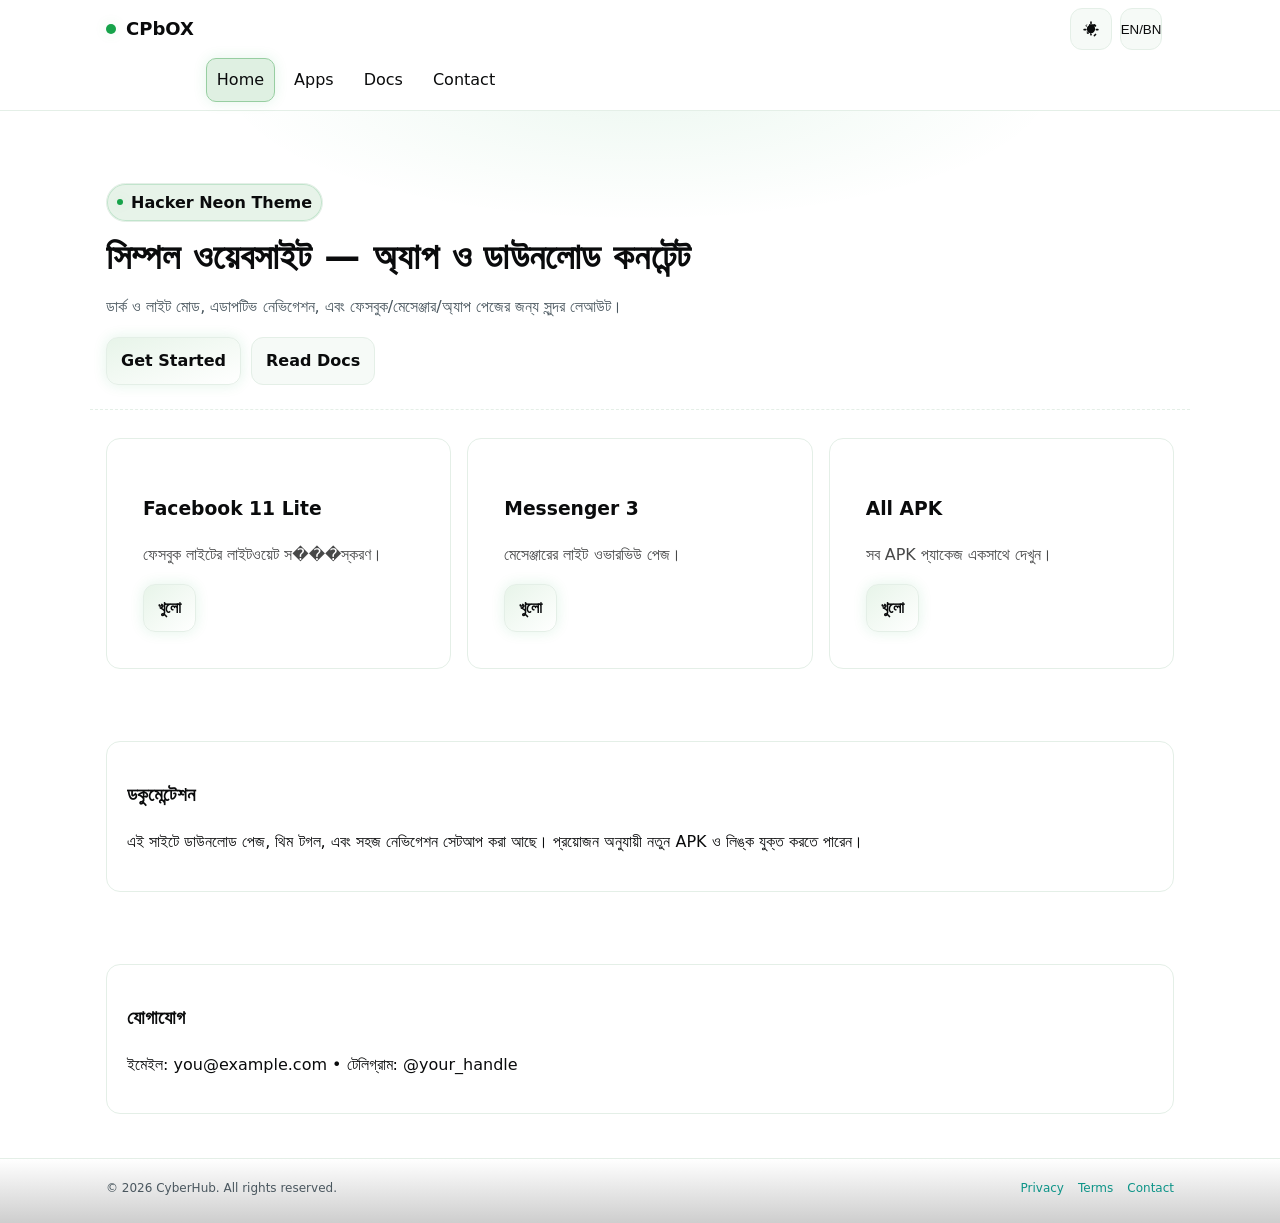
==== index.html @ 9fa4ca59 "Update project pages and scripts for consistency, theme support, and cleaner static-site behavior." ====
<!doctype html>
<html lang="bn">
<head>
  <meta charset="utf-8" />
  <meta name="viewport" content="width=device-width,initial-scale=1,viewport-fit=cover" />
  <title>CPbOX — Home</title>
  <link rel="stylesheet" href="style.css" />
</head>
<body>
  <header>
    <div class="container">
      <nav class="nav" aria-label="Primary">
        <div class="brand">
          <span class="dot"></span>
          <span>CPbOX</span>
        </div>

        <div class="actions">
          <button class="icon-btn" id="themeToggle" aria-label="Toggle theme">
            <svg id="iconMoon" width="20" height="20" viewBox="0 0 24 24" fill="currentColor" aria-hidden="true">
              <path d="M21 12.79A9 9 0 1 1 11.21 3a7 7 0 1 0 9.79 9.79z"/>
            </svg>
            <svg id="iconSun" width="20" height="20" viewBox="0 0 24 24" fill="currentColor" style="display:none" aria-hidden="true">
              <path d="M12 2.75a1 1 0 0 1 1 1V5a1 1 0 1 1-2 0V3.75a1 1 0 0 1 1-1zm0 14.5a1 1 0 0 1 1 1V19a1 1 0 1 1-2 0v-1.75a1 1 0 0 1 1-1zm8.25-5.5a1 1 0 0 1 0 2h-1.75a1 1 0 1 1 0-2h1.75zm-14.5 0a1 1 0 0 1 0 2H3.75a1 1 0 1 1 0-2h1.75zm9.7-5.46a1 1 0 0 1 1.42 0l1.24 1.24a1 1 0 0 1-1.41 1.41L9.84 7.67a1 1 0 0 1 1.41-1.41zm-8.9 8.9a1 1 0 0 1 1.42 0l1.24 1.24a1 1 0 0 1-1.41 1.41L7.08 17.32a1 1 0 0 1 1.41-1.41zm0-8.9a1 1 0 0 1 0 1.42L7.1 8.9A1 1 0 0 1 5.69 7.49L6.93 6.25a1 1 0 0 1 1.42 0zm11.59 11.59a1 1 0 0 1 0 1.42l-1.24 1.24a1 1 0 1 1-1.41-1.41l1.24-1.24a1 1 0 0 1 1.41 0zM12 7a5 5 0 1 1 0 10a5 5 0 0 1 0-10z"/>
            </svg>
          </button>

          <button class="icon-btn hamburger" id="menuToggle" aria-label="Menu">
            <svg width="20" height="20" viewBox="0 0 24 24" fill="currentColor" aria-hidden="true">
              <path d="M3 6h18v2H3zm0 5h18v2H3zm0 5h18v2H3z" />
            </svg>
          </button>

          <button id="langToggle" class="icon-btn" aria-label="Toggle Language">EN/BN</button>
        </div>

        <div class="menu" id="menu">
          <a class="active" href="#home">Home</a>
          <a href="#apps">Apps</a>
          <a href="#docs">Docs</a>
          <a href="#contact">Contact</a>
        </div>
      </nav>
    </div>
  </header>

  <main>
    <section class="hero container" id="home">
      <span class="pill"><span class="dot-neon"></span> Hacker Neon Theme</span>
      <h1>সিম্পল ওয়েবসাইট — অ্যাপ ও ডাউনলোড কনটেন্ট</h1>
      <p>ডার্ক ও লাইট মোড, এডাপটিভ নেভিগেশন, এবং ফেসবুক/মেসেঞ্জার/অ্যাপ পেজের জন্য সুন্দর লেআউট।</p>
      <div class="cta">
        <a class="btn" href="#apps">Get Started</a>
        <a class="btn ghost" href="#docs">Read Docs</a>
      </div>
    </section>

    <section class="container grid grid-3" id="apps">
      <article class="card">
        <div class="card-body">
          <h3>Facebook 11 Lite</h3>
          <p class="muted">ফেসবুক লাইটের লাইটওয়েট স���স্করণ।</p>
          <a class="btn" href="fb11lite.html" data-i18n="open">Open/খুলো</a>
        </div>
      </article>

      <article class="card">
        <div class="card-body">
          <h3>Messenger 3</h3>
          <p class="muted">মেসেঞ্জারের লাইট ওভারভিউ পেজ।</p>
          <a class="btn" href="messenger3.html" data-i18n="open">Open/খুলো</a>
        </div>
      </article>

      <article class="card">
        <div class="card-body">
          <h3>All APK</h3>
          <p class="muted">সব APK প্যাকেজ একসাথে দেখুন।</p>
          <a class="btn" href="Allapk.html" data-i18n="open">Open/খুলো</a>
        </div>
      </article>
    </section>

    <section class="container grid" id="docs">
      <div class="card card-full">
        <h3>ডকুমেন্টেশন</h3>
        <p>এই সাইটে ডাউনলোড পেজ, থিম টগল, এবং সহজ নেভিগেশন সেটআপ করা আছে। প্রয়োজন অনুযায়ী নতুন APK ও লিঙ্ক যুক্ত করতে পারেন।</p>
      </div>
    </section>

    <section class="container grid" id="contact">
      <div class="card card-full">
        <h3>যোগাযোগ</h3>
        <p>ইমেইল: you@example.com • টেলিগ্রাম: @your_handle</p>
      </div>
    </section>
  </main>

  <footer>
    <div class="container foot-inner">
      <div class="tiny">© <span id="year"></span> CyberHub. All rights reserved.</div>
      <nav class="foot-links tiny">
        <a href="#privacy">Privacy</a>
        <a href="#terms">Terms</a>
        <a href="#contact">Contact</a>
      </nav>
    </div>
  </footer>

  <script src="script.js"></script>
</body>
</html>
---- style.css ----
/* ---------- THEME ---------- */
:root {
  --bg: #0b0f10;
  --bg-soft: #0f1417;
  --text: #e6f1ff;
  --muted: #9fb0c0;
  --neon: #39ff14;
  --neon-soft: rgba(57, 255, 20, 0.35);
  --card: #11171a;
  --border: #1c242a;
  --link: #9dffcc;
  --radius: 14px;
  --shadow: 0 0 22px var(--neon-soft), 0 0 4px var(--neon-soft);
  --container: min(1100px, 92vw);
}

:root.light {
  --bg: #ffffff;
  --bg-soft: #f6faf7;
  --text: #0a0b0c;
  --muted: #4a575f;
  --neon: #16a34a;
  --neon-soft: rgba(22, 163, 74, 0.26);
  --card: #ffffff;
  --border: #e4efe7;
  --link: #0d9488;
  --shadow: 0 0 14px rgba(22, 163, 74, 0.12);
}

* { box-sizing: border-box; }

html, body {
  margin: 0;
  background: var(--bg);
  color: var(--text);
  font: 400 clamp(14px, 1.6vw, 16px)/1.6 ui-sans-serif, system-ui, -apple-system, "Segoe UI", Roboto, Arial, "Noto Sans Bengali", "Bangla", sans-serif;
  -webkit-font-smoothing: antialiased;
  text-rendering: optimizeLegibility;
}

a { color: var(--link); text-decoration: none; }
a:hover { text-decoration: underline; }

.container { width: var(--container); margin-inline: auto; padding-inline: max(16px, env(safe-area-inset-left)); }

header {
  position: sticky;
  top: 0;
  z-index: 50;
  background: color-mix(in oklab, var(--bg) 88%, transparent);
  backdrop-filter: blur(10px);
  border-bottom: 1px solid var(--border);
  padding-top: env(safe-area-inset-top);
}

.nav {
  display: grid;
  grid-template-columns: 1fr auto;
  grid-template-rows: auto auto;
  gap: 8px 12px;
  align-items: center;
  min-height: 64px;
  padding-block: 8px;
}

.brand {
  display: inline-flex;
  align-items: center;
  gap: 10px;
  font-weight: 800;
  font-size: clamp(16px, 2.4vw, 18px);
}

.brand .dot {
  width: 10px;
  height: 10px;
  border-radius: 50%;
  background: var(--neon);
  box-shadow: var(--shadow);
}

.actions {
  justify-self: end;
  display: inline-flex;
  gap: 8px;
}

.icon-btn {
  width: 42px;
  height: 42px;
  display: inline-flex;
  justify-content: center;
  align-items: center;
  background: var(--bg-soft);
  border: 1px solid var(--border);
  border-radius: 12px;
  cursor: pointer;
  color: var(--text);
}

.hamburger { display: inline-flex; }

.menu {
  grid-column: 1 / -1;
  display: none;
  gap: 8px;
  padding: 8px;
  background: var(--bg);
  border: 1px solid var(--border);
  border-radius: 12px;
}

.menu.open { display: grid; grid-template-columns: repeat(4, minmax(0, 1fr)); }

.menu a {
  padding: 10px 12px;
  border-radius: 10px;
  text-align: center;
  color: var(--text);
  border: 1px solid transparent;
}

.menu a:hover, .menu a.active {
  border-color: color-mix(in oklab, var(--neon) 45%, var(--border));
  background: color-mix(in oklab, var(--neon) 12%, var(--bg-soft));
  box-shadow: var(--shadow);
}

@media (min-width: 900px) {
  .nav {
    grid-template-columns: auto 1fr auto;
    grid-template-rows: auto;
  }

  .menu {
    display: inline-flex !important;
    grid-column: 2 / 3;
    background: transparent;
    border: none;
    padding: 0;
  }

  .menu a { padding: 8px 10px; }
  .hamburger { display: none; }
}

.hero {
  padding-block: clamp(32px, 6vw, 72px) 24px;
  border-bottom: 1px dashed var(--border);
  background: radial-gradient(600px 200px at 50% -10%, color-mix(in oklab, var(--neon) 8%, transparent), transparent 70%) no-repeat;
}

.hero h1 {
  font-size: clamp(22px, 4.5vw, 36px);
  margin: 6px 0 8px;
  letter-spacing: .2px;
}

.hero p {
  margin: 0;
  color: var(--muted);
  max-width: 72ch;
}

.pill {
  display: inline-flex;
  align-items: center;
  gap: 8px;
  padding: 6px 10px;
  border-radius: 999px;
  border: 1px solid var(--border);
  background: color-mix(in oklab, var(--neon) 8%, var(--bg-soft));
  box-shadow: inset 0 0 0 1px color-mix(in oklab, var(--neon) 18%, transparent);
  color: var(--text);
  font-weight: 700;
}

.dot-neon {
  width: 6px;
  height: 6px;
  border-radius: 50%;
  background: var(--neon);
  box-shadow: var(--shadow);
}

.cta {
  margin-top: 18px;
  display: flex;
  gap: 10px;
  flex-wrap: wrap;
}

.btn {
  padding: 10px 14px;
  border-radius: 12px;
  border: 1px solid var(--border);
  background: linear-gradient(to bottom right, color-mix(in oklab, var(--neon) 12%, var(--card)), var(--card));
  color: var(--text); 
  font-weight: 700;
  box-shadow: var(--shadow);
  display: inline-block;
}

.btn:hover { text-decoration: none; transform: translateY(-1px); }
.btn.ghost { background: var(--bg-soft); box-shadow: none; }

.grid {
  display: grid;
  gap: 16px;
  grid-template-columns: repeat(auto-fit, minmax(min(280px, 100%), 1fr));
  padding-block: 28px 44px;
}

.grid-3 {
  display: grid;
  grid-template-columns: repeat(auto-fit, minmax(240px, 1fr));
  gap: 1rem;
}

.card {
  background: var(--card);
  border: 1px solid var(--border);
  border-radius: var(--radius);
  padding: clamp(14px, 2.6vw, 20px);
  transition: transform .15s ease, box-shadow .15s ease;
}

.card:hover { transform: translateY(-2px); box-shadow: var(--shadow); }
.card-full { grid-column: 1 / -1; }
.card-body { padding: 1rem; }

.muted { opacity: .75; }

footer {
  border-top: 1px solid var(--border);
  padding: 20px 0 max(24px, env(safe-area-inset-bottom));
  color: var(--muted);
  background: linear-gradient(to bottom, transparent, color-mix(in oklab, var(--bg) 85%, #000));
}

.foot-inner { display: flex; flex-wrap: wrap; align-items: center; justify-content: space-between; gap: 10px; }
.foot-links { display: flex; gap: 14px; flex-wrap: wrap; }
.tiny { font-size: 12px; }

.modal {
  position: fixed;
  inset: 0;
  display: none;
  align-items: center;
  justify-content: center;
  background: rgba(0,0,0,.5);
  backdrop-filter: blur(2px);
}

.modal.open { display: flex; }
.modal .card { max-width: 420px; width: 92%; }
.page-title { margin: 1.25rem 0 .5rem; }

@media (prefers-reduced-motion: reduce) {
  * { transition: none !important; animation: none !important; }
}
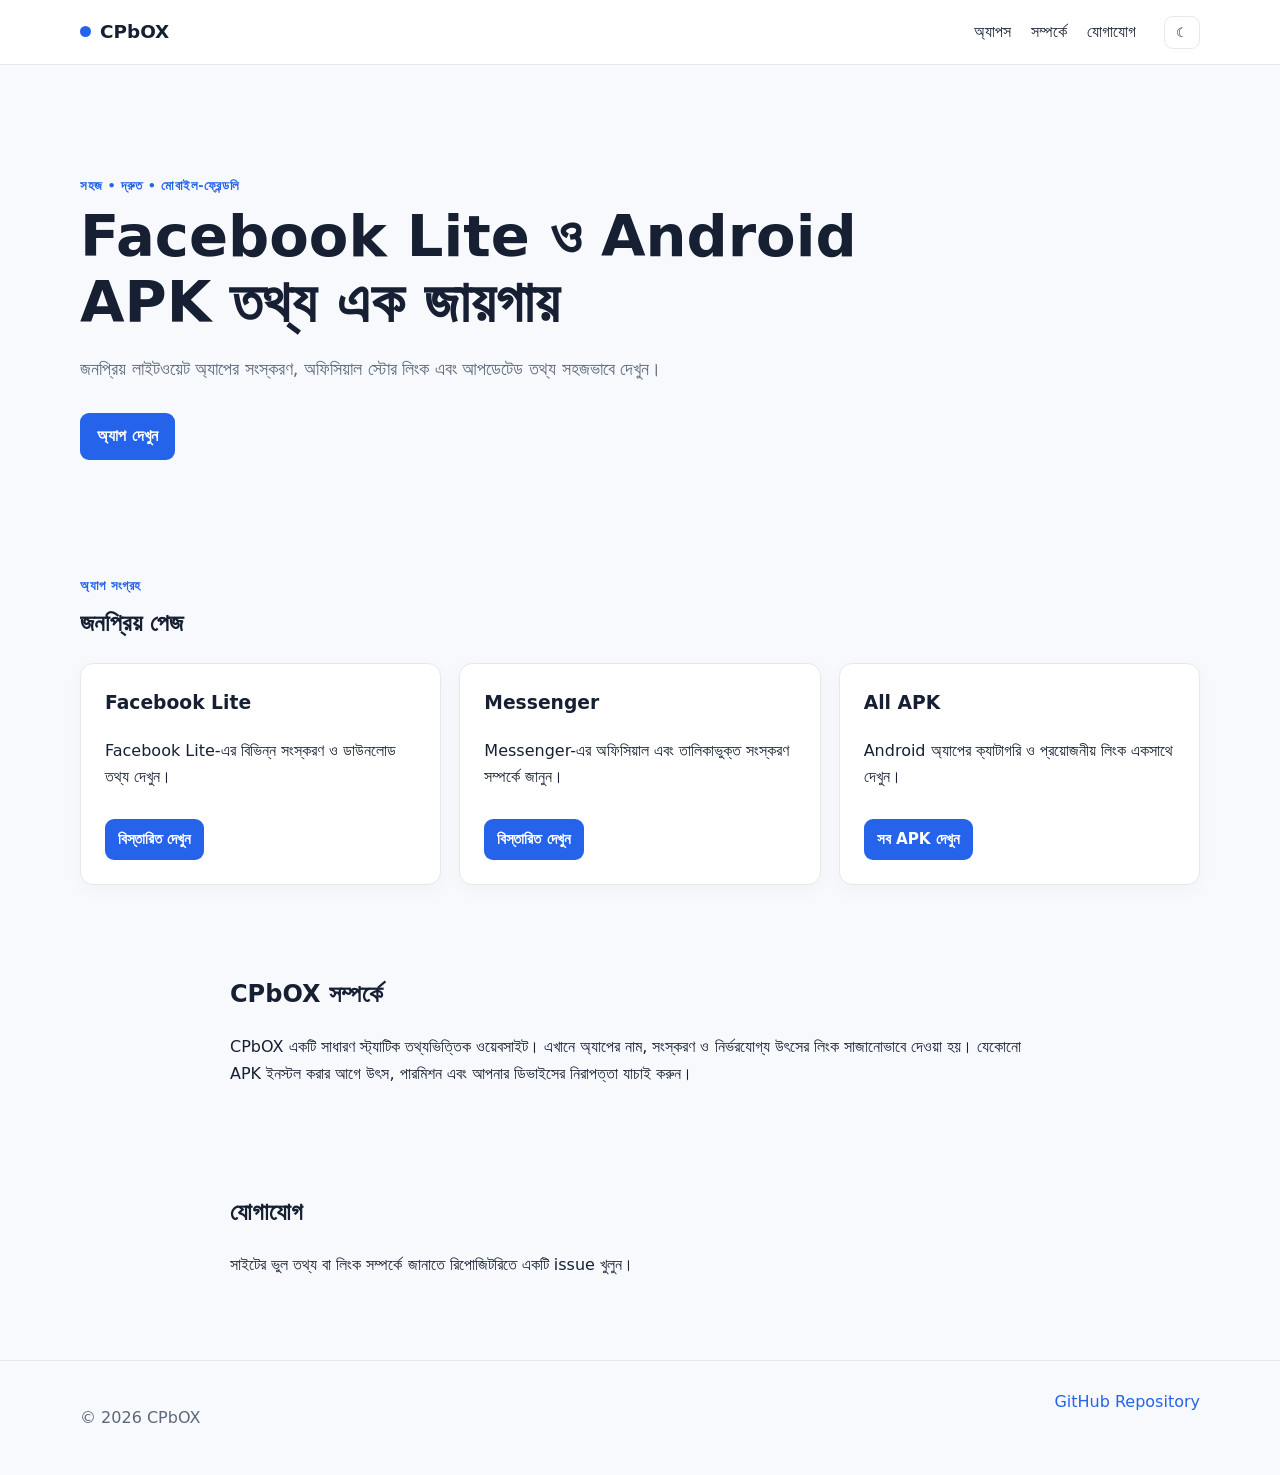
==== commit e01b7a2e: "Create SEO-friendly folder structure, responsive pages, crawler files, and organized assets." ====
--- a/index.html
+++ b/index.html
@@ -1,112 +1,67 @@
 <!doctype html>
 <html lang="bn">
 <head>
-  <meta charset="utf-8" />
-  <meta name="viewport" content="width=device-width,initial-scale=1,viewport-fit=cover" />
-  <title>CPbOX — Home</title>
-  <link rel="stylesheet" href="style.css" />
+  <meta charset="utf-8">
+  <meta name="viewport" content="width=device-width, initial-scale=1">
+  <title>Facebook Lite ও Messenger APK | CPbOX</title>
+  <meta name="description" content="Facebook Lite, Messenger এবং Android APK সংস্করণ সম্পর্কে সহজ তথ্য, নিরাপদ লিংক ও আপডেট দেখুন CPbOX-এ।">
+  <meta name="keywords" content="Facebook Lite, Messenger Lite, Android APK, Facebook 11 Lite, APK update">
+  <meta name="robots" content="index,follow">
+  <link rel="canonical" href="https://mhitlimited.github.io/11lite/">
+  <link rel="manifest" href="assets/manifest.webmanifest">
+  <link rel="stylesheet" href="assets/css/style.css">
+  <script type="application/ld+json">
+  {
+    "@context":"https://schema.org",
+    "@type":"WebSite",
+    "name":"CPbOX",
+    "url":"https://mhitlimited.github.io/11lite/",
+    "description":"Facebook Lite, Messenger এবং Android APK তথ্যের স্ট্যাটিক ওয়েবসাইট।"
+  }
+  </script>
 </head>
 <body>
-  <header>
-    <div class="container">
-      <nav class="nav" aria-label="Primary">
-        <div class="brand">
-          <span class="dot"></span>
-          <span>CPbOX</span>
-        </div>
-
-        <div class="actions">
-          <button class="icon-btn" id="themeToggle" aria-label="Toggle theme">
-            <svg id="iconMoon" width="20" height="20" viewBox="0 0 24 24" fill="currentColor" aria-hidden="true">
-              <path d="M21 12.79A9 9 0 1 1 11.21 3a7 7 0 1 0 9.79 9.79z"/>
-            </svg>
-            <svg id="iconSun" width="20" height="20" viewBox="0 0 24 24" fill="currentColor" style="display:none" aria-hidden="true">
-              <path d="M12 2.75a1 1 0 0 1 1 1V5a1 1 0 1 1-2 0V3.75a1 1 0 0 1 1-1zm0 14.5a1 1 0 0 1 1 1V19a1 1 0 1 1-2 0v-1.75a1 1 0 0 1 1-1zm8.25-5.5a1 1 0 0 1 0 2h-1.75a1 1 0 1 1 0-2h1.75zm-14.5 0a1 1 0 0 1 0 2H3.75a1 1 0 1 1 0-2h1.75zm9.7-5.46a1 1 0 0 1 1.42 0l1.24 1.24a1 1 0 0 1-1.41 1.41L9.84 7.67a1 1 0 0 1 1.41-1.41zm-8.9 8.9a1 1 0 0 1 1.42 0l1.24 1.24a1 1 0 0 1-1.41 1.41L7.08 17.32a1 1 0 0 1 1.41-1.41zm0-8.9a1 1 0 0 1 0 1.42L7.1 8.9A1 1 0 0 1 5.69 7.49L6.93 6.25a1 1 0 0 1 1.42 0zm11.59 11.59a1 1 0 0 1 0 1.42l-1.24 1.24a1 1 0 1 1-1.41-1.41l1.24-1.24a1 1 0 0 1 1.41 0zM12 7a5 5 0 1 1 0 10a5 5 0 0 1 0-10z"/>
-            </svg>
-          </button>
-
-          <button class="icon-btn hamburger" id="menuToggle" aria-label="Menu">
-            <svg width="20" height="20" viewBox="0 0 24 24" fill="currentColor" aria-hidden="true">
-              <path d="M3 6h18v2H3zm0 5h18v2H3zm0 5h18v2H3z" />
-            </svg>
-          </button>
-
-          <button id="langToggle" class="icon-btn" aria-label="Toggle Language">EN/BN</button>
-        </div>
-
-        <div class="menu" id="menu">
-          <a class="active" href="#home">Home</a>
-          <a href="#apps">Apps</a>
-          <a href="#docs">Docs</a>
-          <a href="#contact">Contact</a>
-        </div>
-      </nav>
-    </div>
+  <header class="site-header">
+    <nav class="container nav" aria-label="প্রধান নেভিগেশন">
+      <a class="brand" href="index.html"><span class="brand-dot"></span>CPbOX</a>
+      <div class="nav-links">
+        <a href="#apps">অ্যাপস</a>
+        <a href="#about">সম্পর্কে</a>
+        <a href="#contact">যোগাযোগ</a>
+      </div>
+      <button class="theme-toggle" id="themeToggle" type="button" aria-label="থিম পরিবর্তন">☾</button>
+    </nav>
   </header>
 
   <main>
-    <section class="hero container" id="home">
-      <span class="pill"><span class="dot-neon"></span> Hacker Neon Theme</span>
-      <h1>সিম্পল ওয়েবসাইট — অ্যাপ ও ডাউনলোড কনটেন্ট</h1>
-      <p>ডার্ক ও লাইট মোড, এডাপটিভ নেভিগেশন, এবং ফেসবুক/মেসেঞ্জার/অ্যাপ পেজের জন্য সুন্দর লেআউট।</p>
-      <div class="cta">
-        <a class="btn" href="#apps">Get Started</a>
-        <a class="btn ghost" href="#docs">Read Docs</a>
+    <section class="hero container">
+      <p class="eyebrow">সহজ • দ্রুত • মোবাইল-ফ্রেন্ডলি</p>
+      <h1>Facebook Lite ও Android APK তথ্য এক জায়গায়</h1>
+      <p class="lead">জনপ্রিয় লাইটওয়েট অ্যাপের সংস্করণ, অফিসিয়াল স্টোর লিংক এবং আপডেটেড তথ্য সহজভাবে দেখুন।</p>
+      <a class="button" href="#apps">অ্যাপ দেখুন</a>
+    </section>
+
+    <section class="container section" id="apps">
+      <div class="section-heading"><p class="eyebrow">অ্যাপ সংগ্রহ</p><h2>জনপ্রিয় পেজ</h2></div>
+      <div class="cards">
+        <article class="card"><h3>Facebook Lite</h3><p>Facebook Lite-এর বিভিন্ন সংস্করণ ও ডাউনলোড তথ্য দেখুন।</p><a class="button button-small" href="pages/facebook-lite.html">বিস্তারিত দেখুন</a></article>
+        <article class="card"><h3>Messenger</h3><p>Messenger-এর অফিসিয়াল এবং তালিকাভুক্ত সংস্করণ সম্পর্কে জানুন।</p><a class="button button-small" href="pages/messenger.html">বিস্তারিত দেখুন</a></article>
+        <article class="card"><h3>All APK</h3><p>Android অ্যাপের ক্যাটাগরি ও প্রয়োজনীয় লিংক একসাথে দেখুন।</p><a class="button button-small" href="pages/apk.html">সব APK দেখুন</a></article>
       </div>
     </section>
 
-    <section class="container grid grid-3" id="apps">
-      <article class="card">
-        <div class="card-body">
-          <h3>Facebook 11 Lite</h3>
-          <p class="muted">ফেসবুক লাইটের লাইটওয়েট স���স্করণ।</p>
-          <a class="btn" href="fb11lite.html" data-i18n="open">Open/খুলো</a>
-        </div>
-      </article>
-
-      <article class="card">
-        <div class="card-body">
-          <h3>Messenger 3</h3>
-          <p class="muted">মেসেঞ্জারের লাইট ওভারভিউ পেজ।</p>
-          <a class="btn" href="messenger3.html" data-i18n="open">Open/খুলো</a>
-        </div>
-      </article>
-
-      <article class="card">
-        <div class="card-body">
-          <h3>All APK</h3>
-          <p class="muted">সব APK প্যাকেজ একসাথে দেখুন।</p>
-          <a class="btn" href="Allapk.html" data-i18n="open">Open/খুলো</a>
-        </div>
-      </article>
+    <section class="container section narrow" id="about">
+      <h2>CPbOX সম্পর্কে</h2>
+      <p>CPbOX একটি সাধারণ স্ট্যাটিক তথ্যভিত্তিক ওয়েবসাইট। এখানে অ্যাপের নাম, সংস্করণ ও নির্ভরযোগ্য উৎসের লিংক সাজানোভাবে দেওয়া হয়। যেকোনো APK ইনস্টল করার আগে উৎস, পারমিশন এবং আপনার ডিভাইসের নিরাপত্তা যাচাই করুন।</p>
     </section>
 
-    <section class="container grid" id="docs">
-      <div class="card card-full">
-        <h3>ডকুমেন্টেশন</h3>
-        <p>এই সাইটে ডাউনলোড পেজ, থিম টগল, এবং সহজ নেভিগেশন সেটআপ করা আছে। প্রয়োজন অনুযায়ী নতুন APK ও লিঙ্ক যুক্ত করতে পারেন।</p>
-      </div>
-    </section>
-
-    <section class="container grid" id="contact">
-      <div class="card card-full">
-        <h3>যোগাযোগ</h3>
-        <p>ইমেইল: you@example.com • টেলিগ্রাম: @your_handle</p>
-      </div>
+    <section class="container section narrow" id="contact">
+      <h2>যোগাযোগ</h2>
+      <p>সাইটের ভুল তথ্য বা লিংক সম্পর্কে জানাতে রিপোজিটরিতে একটি issue খুলুন।</p>
     </section>
   </main>
 
-  <footer>
-    <div class="container foot-inner">
-      <div class="tiny">© <span id="year"></span> CyberHub. All rights reserved.</div>
-      <nav class="foot-links tiny">
-        <a href="#privacy">Privacy</a>
-        <a href="#terms">Terms</a>
-        <a href="#contact">Contact</a>
-      </nav>
-    </div>
-  </footer>
-
-  <script src="script.js"></script>
+  <footer class="footer"><div class="container"><p>© <span id="year"></span> CPbOX</p><a href="https://github.com/mhitlimited/11lite">GitHub Repository</a></div></footer>
+  <script src="assets/js/script.js"></script>
 </body>
 </html>
--- a/assets/css/style.css
+++ b/assets/css/style.css
@@ -0,0 +1,2 @@
+:root{--bg:#f7f9fc;--surface:#fff;--text:#172033;--muted:#5d687a;--line:#e4e9f0;--brand:#2563eb;--brand-dark:#1747ae;--max:1120px}*{box-sizing:border-box}html{scroll-behavior:smooth}body{margin:0;background:var(--bg);color:var(--text);font:16px/1.65 system-ui,-apple-system,"Segoe UI",Roboto,Arial,"Noto Sans Bengali",sans-serif}a{color:var(--brand);text-decoration:none}a:hover{text-decoration:underline}.container{width:min(var(--max),calc(100% - 32px));margin:auto}.site-header{position:sticky;top:0;z-index:10;background:color-mix(in srgb,var(--surface) 92%,transparent);backdrop-filter:blur(10px);border-bottom:1px solid var(--line)}.nav{min-height:64px;display:flex;align-items:center;gap:28px}.brand{display:flex;align-items:center;gap:9px;font-weight:800;color:var(--text);font-size:1.15rem}.brand-dot{width:11px;height:11px;border-radius:50%;background:var(--brand)}.nav-links{display:flex;gap:20px;margin-left:auto}.nav-links a{color:var(--text)}.theme-toggle{border:1px solid var(--line);background:var(--surface);color:var(--text);border-radius:9px;padding:8px 11px;cursor:pointer}.hero{padding:clamp(55px,10vw,110px) 0 70px}.eyebrow{color:var(--brand);font-weight:700;letter-spacing:.04em;text-transform:uppercase;font-size:.8rem;margin:0 0 8px}.hero h1,.page h1{font-size:clamp(2rem,5vw,3.6rem);line-height:1.15;max-width:820px;margin:0 0 18px}.lead{font-size:1.1rem;color:var(--muted);max-width:720px}.button{display:inline-block;background:var(--brand);color:#fff;border-radius:9px;padding:10px 17px;font-weight:700;margin-top:12px}.button:hover{background:var(--brand-dark);text-decoration:none}.button-small{padding:8px 13px;font-size:.95rem}.section{padding:45px 0}.section-heading h2,.narrow h2{margin-top:0}.cards{display:grid;grid-template-columns:repeat(auto-fit,minmax(240px,1fr));gap:18px}.card{background:var(--surface);border:1px solid var(--line);border-radius:13px;padding:24px;box-shadow:0 5px 18px #182b4b08}.card h2,.card h3{margin-top:0}.narrow{max-width:820px}.page{min-height:65vh}.back-link{display:inline-block;margin-bottom:35px}.notice{background:#fff8e6;border:1px solid #f3d58a;border-radius:10px;padding:15px;margin-top:22px;color:#674d0a}.footer{border-top:1px solid var(--line);padding:28px 0;color:var(--muted);margin-top:20px}.footer .container{display:flex;justify-content:space-between;gap:20px}@media(max-width:650px){.nav{gap:14px}.nav-links{gap:10px;font-size:.9rem}.hero{padding-top:55px}.footer .container{display:block}}
+:root.dark{--bg:#10151c;--surface:#17202b;--text:#edf3fb;--muted:#b5c0ce;--line:#2b3949;--brand:#74a7ff;--brand-dark:#9ec1ff}.dark .notice{background:#3a3018;color:#ffe8a3;border-color:#725c21}
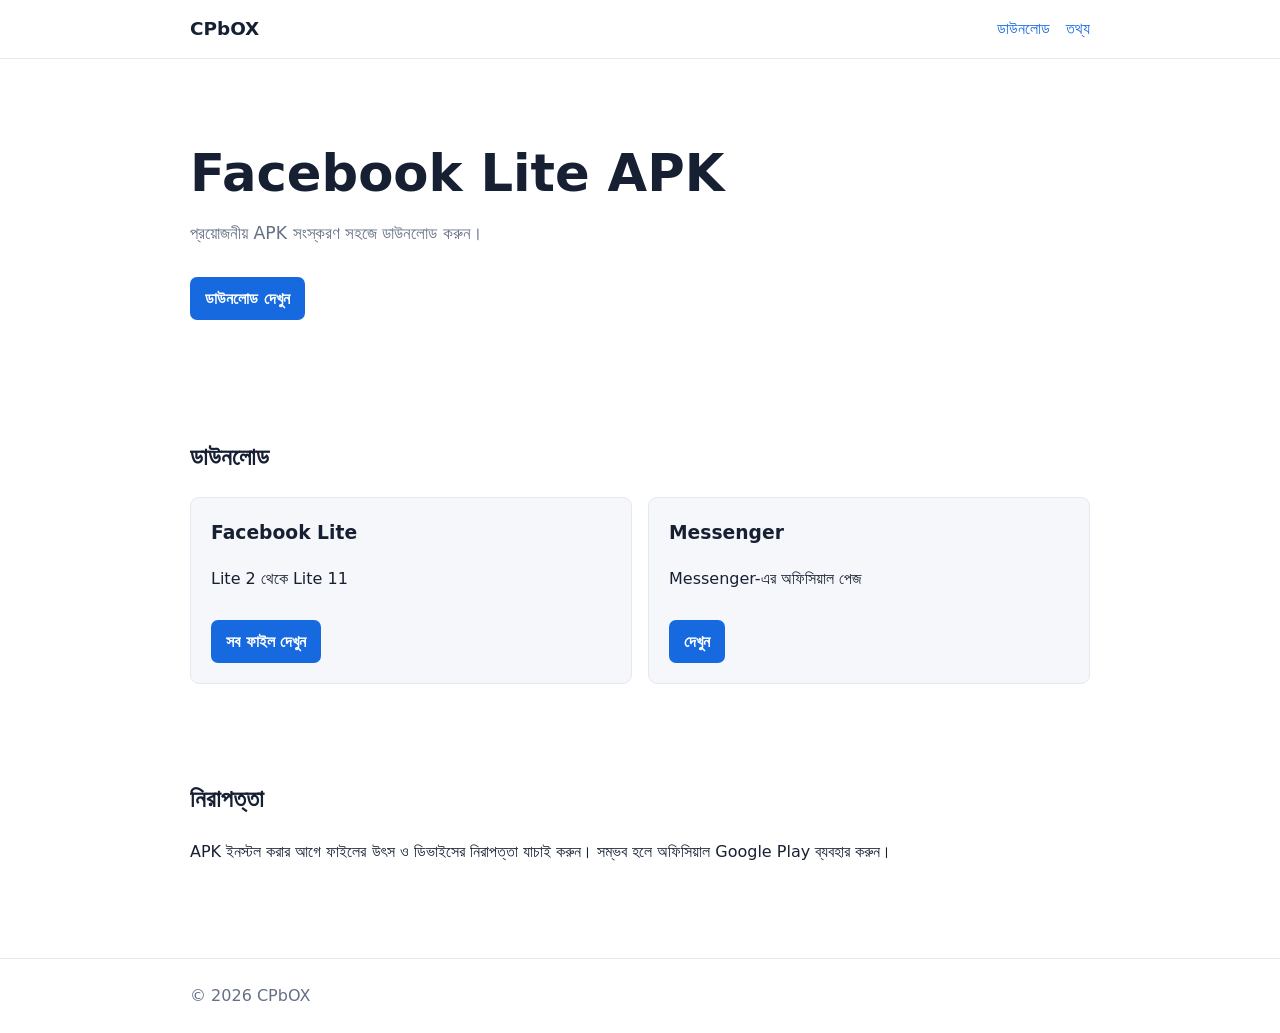
==== commit ce50b046: "Simplify website UI and connect APK buttons to GitHub Release assets." ====
--- a/index.html
+++ b/index.html
@@ -3,65 +3,18 @@
 <head>
   <meta charset="utf-8">
   <meta name="viewport" content="width=device-width, initial-scale=1">
-  <title>Facebook Lite ও Messenger APK | CPbOX</title>
-  <meta name="description" content="Facebook Lite, Messenger এবং Android APK সংস্করণ সম্পর্কে সহজ তথ্য, নিরাপদ লিংক ও আপডেট দেখুন CPbOX-এ।">
-  <meta name="keywords" content="Facebook Lite, Messenger Lite, Android APK, Facebook 11 Lite, APK update">
-  <meta name="robots" content="index,follow">
-  <link rel="canonical" href="https://mhitlimited.github.io/11lite/">
-  <link rel="manifest" href="assets/manifest.webmanifest">
+  <title>CPbOX — APK Download</title>
+  <meta name="description" content="Facebook Lite APK-এর সহজ ডাউনলোড পেজ।">
   <link rel="stylesheet" href="assets/css/style.css">
-  <script type="application/ld+json">
-  {
-    "@context":"https://schema.org",
-    "@type":"WebSite",
-    "name":"CPbOX",
-    "url":"https://mhitlimited.github.io/11lite/",
-    "description":"Facebook Lite, Messenger এবং Android APK তথ্যের স্ট্যাটিক ওয়েবসাইট।"
-  }
-  </script>
 </head>
 <body>
-  <header class="site-header">
-    <nav class="container nav" aria-label="প্রধান নেভিগেশন">
-      <a class="brand" href="index.html"><span class="brand-dot"></span>CPbOX</a>
-      <div class="nav-links">
-        <a href="#apps">অ্যাপস</a>
-        <a href="#about">সম্পর্কে</a>
-        <a href="#contact">যোগাযোগ</a>
-      </div>
-      <button class="theme-toggle" id="themeToggle" type="button" aria-label="থিম পরিবর্তন">☾</button>
-    </nav>
-  </header>
-
+  <header class="header"><div class="wrap nav"><a class="logo" href="index.html">CPbOX</a><nav><a href="#downloads">ডাউনলোড</a><a href="#about">তথ্য</a></nav></div></header>
   <main>
-    <section class="hero container">
-      <p class="eyebrow">সহজ • দ্রুত • মোবাইল-ফ্রেন্ডলি</p>
-      <h1>Facebook Lite ও Android APK তথ্য এক জায়গায়</h1>
-      <p class="lead">জনপ্রিয় লাইটওয়েট অ্যাপের সংস্করণ, অফিসিয়াল স্টোর লিংক এবং আপডেটেড তথ্য সহজভাবে দেখুন।</p>
-      <a class="button" href="#apps">অ্যাপ দেখুন</a>
-    </section>
-
-    <section class="container section" id="apps">
-      <div class="section-heading"><p class="eyebrow">অ্যাপ সংগ্রহ</p><h2>জনপ্রিয় পেজ</h2></div>
-      <div class="cards">
-        <article class="card"><h3>Facebook Lite</h3><p>Facebook Lite-এর বিভিন্ন সংস্করণ ও ডাউনলোড তথ্য দেখুন।</p><a class="button button-small" href="pages/facebook-lite.html">বিস্তারিত দেখুন</a></article>
-        <article class="card"><h3>Messenger</h3><p>Messenger-এর অফিসিয়াল এবং তালিকাভুক্ত সংস্করণ সম্পর্কে জানুন।</p><a class="button button-small" href="pages/messenger.html">বিস্তারিত দেখুন</a></article>
-        <article class="card"><h3>All APK</h3><p>Android অ্যাপের ক্যাটাগরি ও প্রয়োজনীয় লিংক একসাথে দেখুন।</p><a class="button button-small" href="pages/apk.html">সব APK দেখুন</a></article>
-      </div>
-    </section>
-
-    <section class="container section narrow" id="about">
-      <h2>CPbOX সম্পর্কে</h2>
-      <p>CPbOX একটি সাধারণ স্ট্যাটিক তথ্যভিত্তিক ওয়েবসাইট। এখানে অ্যাপের নাম, সংস্করণ ও নির্ভরযোগ্য উৎসের লিংক সাজানোভাবে দেওয়া হয়। যেকোনো APK ইনস্টল করার আগে উৎস, পারমিশন এবং আপনার ডিভাইসের নিরাপত্তা যাচাই করুন।</p>
-    </section>
-
-    <section class="container section narrow" id="contact">
-      <h2>যোগাযোগ</h2>
-      <p>সাইটের ভুল তথ্য বা লিংক সম্পর্কে জানাতে রিপোজিটরিতে একটি issue খুলুন।</p>
-    </section>
+    <section class="hero wrap"><h1>Facebook Lite APK</h1><p>প্রয়োজনীয় APK সংস্করণ সহজে ডাউনলোড করুন।</p><a class="button" href="#downloads">ডাউনলোড দেখুন</a></section>
+    <section class="wrap section" id="downloads"><h2>ডাউনলোড</h2><div class="cards"><article class="card"><h3>Facebook Lite</h3><p>Lite 2 থেকে Lite 11</p><a class="button" href="pages/facebook-lite.html">সব ফাইল দেখুন</a></article><article class="card"><h3>Messenger</h3><p>Messenger-এর অফিসিয়াল পেজ</p><a class="button" href="pages/messenger.html">দেখুন</a></article></div></section>
+    <section class="wrap section" id="about"><h2>নিরাপত্তা</h2><p>APK ইনস্টল করার আগে ফাইলের উৎস ও ডিভাইসের নিরাপত্তা যাচাই করুন। সম্ভব হলে অফিসিয়াল Google Play ব্যবহার করুন।</p></section>
   </main>
-
-  <footer class="footer"><div class="container"><p>© <span id="year"></span> CPbOX</p><a href="https://github.com/mhitlimited/11lite">GitHub Repository</a></div></footer>
+  <footer class="footer"><div class="wrap">© <span id="year"></span> CPbOX</div></footer>
   <script src="assets/js/script.js"></script>
 </body>
 </html>
--- a/assets/css/style.css
+++ b/assets/css/style.css
@@ -1,2 +1 @@
-:root{--bg:#f7f9fc;--surface:#fff;--text:#172033;--muted:#5d687a;--line:#e4e9f0;--brand:#2563eb;--brand-dark:#1747ae;--max:1120px}*{box-sizing:border-box}html{scroll-behavior:smooth}body{margin:0;background:var(--bg);color:var(--text);font:16px/1.65 system-ui,-apple-system,"Segoe UI",Roboto,Arial,"Noto Sans Bengali",sans-serif}a{color:var(--brand);text-decoration:none}a:hover{text-decoration:underline}.container{width:min(var(--max),calc(100% - 32px));margin:auto}.site-header{position:sticky;top:0;z-index:10;background:color-mix(in srgb,var(--surface) 92%,transparent);backdrop-filter:blur(10px);border-bottom:1px solid var(--line)}.nav{min-height:64px;display:flex;align-items:center;gap:28px}.brand{display:flex;align-items:center;gap:9px;font-weight:800;color:var(--text);font-size:1.15rem}.brand-dot{width:11px;height:11px;border-radius:50%;background:var(--brand)}.nav-links{display:flex;gap:20px;margin-left:auto}.nav-links a{color:var(--text)}.theme-toggle{border:1px solid var(--line);background:var(--surface);color:var(--text);border-radius:9px;padding:8px 11px;cursor:pointer}.hero{padding:clamp(55px,10vw,110px) 0 70px}.eyebrow{color:var(--brand);font-weight:700;letter-spacing:.04em;text-transform:uppercase;font-size:.8rem;margin:0 0 8px}.hero h1,.page h1{font-size:clamp(2rem,5vw,3.6rem);line-height:1.15;max-width:820px;margin:0 0 18px}.lead{font-size:1.1rem;color:var(--muted);max-width:720px}.button{display:inline-block;background:var(--brand);color:#fff;border-radius:9px;padding:10px 17px;font-weight:700;margin-top:12px}.button:hover{background:var(--brand-dark);text-decoration:none}.button-small{padding:8px 13px;font-size:.95rem}.section{padding:45px 0}.section-heading h2,.narrow h2{margin-top:0}.cards{display:grid;grid-template-columns:repeat(auto-fit,minmax(240px,1fr));gap:18px}.card{background:var(--surface);border:1px solid var(--line);border-radius:13px;padding:24px;box-shadow:0 5px 18px #182b4b08}.card h2,.card h3{margin-top:0}.narrow{max-width:820px}.page{min-height:65vh}.back-link{display:inline-block;margin-bottom:35px}.notice{background:#fff8e6;border:1px solid #f3d58a;border-radius:10px;padding:15px;margin-top:22px;color:#674d0a}.footer{border-top:1px solid var(--line);padding:28px 0;color:var(--muted);margin-top:20px}.footer .container{display:flex;justify-content:space-between;gap:20px}@media(max-width:650px){.nav{gap:14px}.nav-links{gap:10px;font-size:.9rem}.hero{padding-top:55px}.footer .container{display:block}}
-:root.dark{--bg:#10151c;--surface:#17202b;--text:#edf3fb;--muted:#b5c0ce;--line:#2b3949;--brand:#74a7ff;--brand-dark:#9ec1ff}.dark .notice{background:#3a3018;color:#ffe8a3;border-color:#725c21}
+:root{--bg:#fff;--text:#172033;--muted:#657084;--line:#e5e9ef;--blue:#1769e0;--soft:#f5f7fa;--max:900px}*{box-sizing:border-box}body{margin:0;background:var(--bg);color:var(--text);font:16px/1.6 system-ui,-apple-system,"Segoe UI",Arial,"Noto Sans Bengali",sans-serif}.wrap{width:min(var(--max),calc(100% - 32px));margin:auto}a{color:var(--blue);text-decoration:none}a:hover{text-decoration:underline}.header{border-bottom:1px solid var(--line);background:#fff}.nav{min-height:58px;display:flex;align-items:center;justify-content:space-between;gap:20px}.logo{font-weight:800;font-size:1.15rem;color:var(--text)}nav{display:flex;gap:16px}.hero{padding:80px 0 60px}.hero h1,.page h1{font-size:clamp(2rem,6vw,3.2rem);line-height:1.15;margin:.3rem 0 1rem}.hero p,.page>p{color:var(--muted);font-size:1.08rem}.button{display:inline-block;background:var(--blue);color:#fff;padding:9px 15px;border-radius:7px;font-weight:700;margin-top:12px}.button:hover{background:#0d4fae;text-decoration:none}.section{padding:38px 0}.cards{display:grid;grid-template-columns:repeat(auto-fit,minmax(220px,1fr));gap:16px}.card{border:1px solid var(--line);border-radius:9px;padding:20px;background:var(--soft)}.card h3{margin-top:0}.download-list{display:grid;gap:10px;max-width:620px;margin-top:22px}.download{display:flex;justify-content:space-between;align-items:center;border:1px solid var(--line);border-radius:8px;padding:13px 15px;background:var(--soft);color:var(--text)}.download:hover{border-color:var(--blue);text-decoration:none}.download strong{color:var(--blue);font-size:.9rem}.back{display:inline-block;margin-bottom:25px}.note{margin-top:25px;color:var(--muted);font-size:.95rem}.footer{border-top:1px solid var(--line);margin-top:40px;padding:24px 0;color:var(--muted)}@media(max-width:600px){.nav{min-height:52px}.hero{padding:55px 0 40px}nav{gap:10px;font-size:.9rem}.download{padding:12px}}
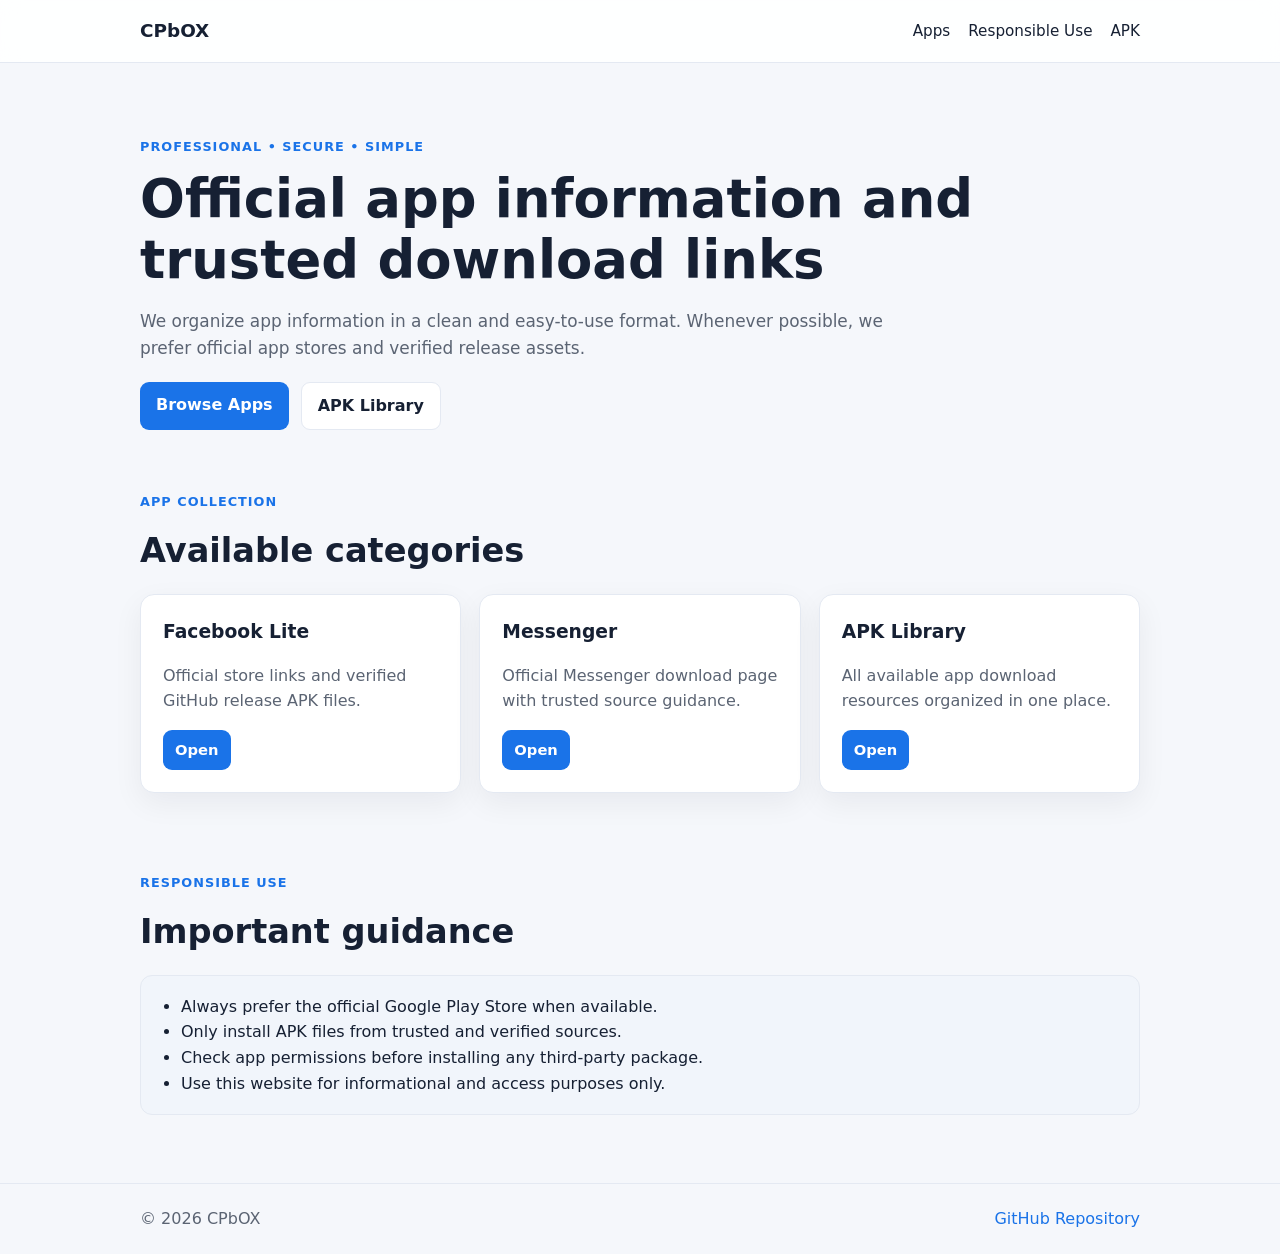
==== commit fc0ffcd9: "Make the website more professional, simple, and responsible with official-source guidance and cleane" ====
--- a/index.html
+++ b/index.html
@@ -1,20 +1,90 @@
 <!doctype html>
 <html lang="bn">
 <head>
-  <meta charset="utf-8">
-  <meta name="viewport" content="width=device-width, initial-scale=1">
-  <title>CPbOX — APK Download</title>
-  <meta name="description" content="Facebook Lite APK-এর সহজ ডাউনলোড পেজ।">
-  <link rel="stylesheet" href="assets/css/style.css">
+  <meta charset="utf-8" />
+  <meta name="viewport" content="width=device-width, initial-scale=1" />
+  <title>CPbOX | Official APK & App Information</title>
+  <meta name="description" content="Professional and responsible app information website for Facebook Lite, Messenger and APK download links." />
+  <meta name="robots" content="index,follow" />
+  <link rel="canonical" href="https://mhitlimited.github.io/11lite/" />
+  <link rel="stylesheet" href="assets/css/style.css" />
 </head>
 <body>
-  <header class="header"><div class="wrap nav"><a class="logo" href="index.html">CPbOX</a><nav><a href="#downloads">ডাউনলোড</a><a href="#about">তথ্য</a></nav></div></header>
+  <header class="header">
+    <div class="wrap nav">
+      <a class="logo" href="index.html">CPbOX</a>
+      <nav aria-label="Main navigation">
+        <a href="#apps">Apps</a>
+        <a href="#responsible">Responsible Use</a>
+        <a href="pages/apk.html">APK</a>
+      </nav>
+    </div>
+  </header>
+
   <main>
-    <section class="hero wrap"><h1>Facebook Lite APK</h1><p>প্রয়োজনীয় APK সংস্করণ সহজে ডাউনলোড করুন।</p><a class="button" href="#downloads">ডাউনলোড দেখুন</a></section>
-    <section class="wrap section" id="downloads"><h2>ডাউনলোড</h2><div class="cards"><article class="card"><h3>Facebook Lite</h3><p>Lite 2 থেকে Lite 11</p><a class="button" href="pages/facebook-lite.html">সব ফাইল দেখুন</a></article><article class="card"><h3>Messenger</h3><p>Messenger-এর অফিসিয়াল পেজ</p><a class="button" href="pages/messenger.html">দেখুন</a></article></div></section>
-    <section class="wrap section" id="about"><h2>নিরাপত্তা</h2><p>APK ইনস্টল করার আগে ফাইলের উৎস ও ডিভাইসের নিরাপত্তা যাচাই করুন। সম্ভব হলে অফিসিয়াল Google Play ব্যবহার করুন।</p></section>
+    <section class="hero wrap">
+      <div class="hero-copy">
+        <p class="eyebrow">Professional • Secure • Simple</p>
+        <h1>Official app information and trusted download links</h1>
+        <p class="lead">We organize app information in a clean and easy-to-use format. Whenever possible, we prefer official app stores and verified release assets.</p>
+        <div class="hero-actions">
+          <a class="button" href="#apps">Browse Apps</a>
+          <a class="button button-secondary" href="pages/apk.html">APK Library</a>
+        </div>
+      </div>
+    </section>
+
+    <section class="wrap section" id="apps">
+      <div class="section-head">
+        <p class="eyebrow">App Collection</p>
+        <h2>Available categories</h2>
+      </div>
+
+      <div class="cards">
+        <article class="card">
+          <h3>Facebook Lite</h3>
+          <p>Official store links and verified GitHub release APK files.</p>
+          <a class="button button-small" href="pages/facebook-lite.html">Open</a>
+        </article>
+
+        <article class="card">
+          <h3>Messenger</h3>
+          <p>Official Messenger download page with trusted source guidance.</p>
+          <a class="button button-small" href="pages/messenger.html">Open</a>
+        </article>
+
+        <article class="card">
+          <h3>APK Library</h3>
+          <p>All available app download resources organized in one place.</p>
+          <a class="button button-small" href="pages/apk.html">Open</a>
+        </article>
+      </div>
+    </section>
+
+    <section class="wrap section" id="responsible">
+      <div class="section-head">
+        <p class="eyebrow">Responsible Use</p>
+        <h2>Important guidance</h2>
+      </div>
+
+      <div class="info-box">
+        <ul>
+          <li>Always prefer the official Google Play Store when available.</li>
+          <li>Only install APK files from trusted and verified sources.</li>
+          <li>Check app permissions before installing any third-party package.</li>
+          <li>Use this website for informational and access purposes only.</li>
+        </ul>
+      </div>
+    </section>
   </main>
-  <footer class="footer"><div class="wrap">© <span id="year"></span> CPbOX</div></footer>
+
+  <footer class="footer">
+    <div class="wrap footer-inner">
+      <p>© <span id="year"></span> CPbOX</p>
+      <a href="https://github.com/mhitlimited/11lite" target="_blank" rel="noopener noreferrer">GitHub Repository</a>
+    </div>
+  </footer>
+
   <script src="assets/js/script.js"></script>
 </body>
 </html>
--- a/assets/css/style.css
+++ b/assets/css/style.css
@@ -1 +1,258 @@
-:root{--bg:#fff;--text:#172033;--muted:#657084;--line:#e5e9ef;--blue:#1769e0;--soft:#f5f7fa;--max:900px}*{box-sizing:border-box}body{margin:0;background:var(--bg);color:var(--text);font:16px/1.6 system-ui,-apple-system,"Segoe UI",Arial,"Noto Sans Bengali",sans-serif}.wrap{width:min(var(--max),calc(100% - 32px));margin:auto}a{color:var(--blue);text-decoration:none}a:hover{text-decoration:underline}.header{border-bottom:1px solid var(--line);background:#fff}.nav{min-height:58px;display:flex;align-items:center;justify-content:space-between;gap:20px}.logo{font-weight:800;font-size:1.15rem;color:var(--text)}nav{display:flex;gap:16px}.hero{padding:80px 0 60px}.hero h1,.page h1{font-size:clamp(2rem,6vw,3.2rem);line-height:1.15;margin:.3rem 0 1rem}.hero p,.page>p{color:var(--muted);font-size:1.08rem}.button{display:inline-block;background:var(--blue);color:#fff;padding:9px 15px;border-radius:7px;font-weight:700;margin-top:12px}.button:hover{background:#0d4fae;text-decoration:none}.section{padding:38px 0}.cards{display:grid;grid-template-columns:repeat(auto-fit,minmax(220px,1fr));gap:16px}.card{border:1px solid var(--line);border-radius:9px;padding:20px;background:var(--soft)}.card h3{margin-top:0}.download-list{display:grid;gap:10px;max-width:620px;margin-top:22px}.download{display:flex;justify-content:space-between;align-items:center;border:1px solid var(--line);border-radius:8px;padding:13px 15px;background:var(--soft);color:var(--text)}.download:hover{border-color:var(--blue);text-decoration:none}.download strong{color:var(--blue);font-size:.9rem}.back{display:inline-block;margin-bottom:25px}.note{margin-top:25px;color:var(--muted);font-size:.95rem}.footer{border-top:1px solid var(--line);margin-top:40px;padding:24px 0;color:var(--muted)}@media(max-width:600px){.nav{min-height:52px}.hero{padding:55px 0 40px}nav{gap:10px;font-size:.9rem}.download{padding:12px}}
+:root {
+  --bg: #f5f7fb;
+  --surface: #ffffff;
+  --text: #162033;
+  --muted: #5b6473;
+  --line: #e4e9f2;
+  --primary: #1a73e8;
+  --primary-dark: #0d56bb;
+  --soft: #f1f5fb;
+  --shadow: 0 10px 30px rgba(17, 24, 39, 0.06);
+  --max: 1000px;
+}
+
+* { box-sizing: border-box; }
+
+html { scroll-behavior: smooth; }
+
+body {
+  margin: 0;
+  background: var(--bg);
+  color: var(--text);
+  font: 16px/1.6 system-ui, -apple-system, "Segoe UI", Roboto, Arial, sans-serif;
+}
+
+img { max-width: 100%; }
+
+a { color: var(--primary); text-decoration: none; }
+a:hover { text-decoration: underline; }
+
+.wrap {
+  width: min(var(--max), calc(100% - 32px));
+  margin: 0 auto;
+}
+
+.header {
+  background: rgba(255,255,255,0.9);
+  border-bottom: 1px solid var(--line);
+  position: sticky;
+  top: 0;
+  backdrop-filter: blur(10px);
+  z-index: 10;
+}
+
+.nav {
+  min-height: 62px;
+  display: flex;
+  align-items: center;
+  justify-content: space-between;
+  gap: 20px;
+}
+
+.logo {
+  color: var(--text);
+  font-weight: 800;
+  font-size: 1.15rem;
+}
+
+nav {
+  display: flex;
+  gap: 18px;
+  align-items: center;
+}
+
+nav a {
+  color: var(--text);
+  font-size: 0.95rem;
+}
+
+.hero {
+  padding: 70px 0 30px;
+}
+
+.eyebrow {
+  display: inline-block;
+  margin: 0 0 12px;
+  font-size: 0.8rem;
+  letter-spacing: 0.08em;
+  text-transform: uppercase;
+  color: var(--primary);
+  font-weight: 700;
+}
+
+.hero h1, .page h1 {
+  font-size: clamp(2.1rem, 5vw, 3.3rem);
+  line-height: 1.15;
+  margin: 0 0 14px;
+}
+
+.lead {
+  color: var(--muted);
+  font-size: 1.06rem;
+  max-width: 760px;
+}
+
+.hero-actions {
+  display: flex;
+  gap: 12px;
+  flex-wrap: wrap;
+  margin-top: 20px;
+}
+
+.button {
+  display: inline-block;
+  background: var(--primary);
+  color: #fff;
+  padding: 10px 16px;
+  border-radius: 9px;
+  font-weight: 700;
+  transition: 0.2s ease;
+}
+
+.button:hover {
+  background: var(--primary-dark);
+  text-decoration: none;
+}
+
+.button-small {
+  padding: 8px 12px;
+  font-size: 0.92rem;
+}
+
+.button-secondary {
+  background: var(--surface);
+  border: 1px solid var(--line);
+  color: var(--text);
+}
+
+.button-secondary:hover {
+  background: var(--soft);
+  text-decoration: none;
+}
+
+.section {
+  padding: 28px 0 48px;
+}
+
+.section-head {
+  margin-bottom: 16px;
+}
+
+.section-head h2 {
+  margin: 0;
+  font-size: clamp(1.5rem, 3vw, 2.1rem);
+}
+
+.cards {
+  display: grid;
+  grid-template-columns: repeat(auto-fit, minmax(230px, 1fr));
+  gap: 18px;
+}
+
+.two-col {
+  grid-template-columns: repeat(auto-fit, minmax(260px, 1fr));
+}
+
+.card {
+  background: var(--surface);
+  border: 1px solid var(--line);
+  border-radius: 14px;
+  padding: 22px;
+  box-shadow: var(--shadow);
+}
+
+.card h3 {
+  margin-top: 0;
+  margin-bottom: 8px;
+}
+
+.card p {
+  color: var(--muted);
+}
+
+.info-box {
+  background: var(--soft);
+  border: 1px solid var(--line);
+  border-radius: 12px;
+  padding: 18px 20px;
+}
+
+.info-box ul {
+  margin: 0;
+  padding-left: 20px;
+  color: var(--text);
+}
+
+.small-box {
+  margin-top: 22px;
+  max-width: 700px;
+}
+
+.page {
+  padding-top: 42px;
+  min-height: 60vh;
+}
+
+.back-link {
+  display: inline-block;
+  margin-bottom: 22px;
+}
+
+.download-list {
+  display: grid;
+  gap: 12px;
+  margin-top: 24px;
+  max-width: 720px;
+}
+
+.download-item {
+  display: flex;
+  justify-content: space-between;
+  align-items: center;
+  gap: 20px;
+  background: var(--surface);
+  border: 1px solid var(--line);
+  border-radius: 12px;
+  padding: 14px 16px;
+  color: var(--text);
+}
+
+.download-item strong {
+  color: var(--primary);
+  font-size: 0.9rem;
+}
+
+.single-card {
+  max-width: 620px;
+}
+
+.footer {
+  border-top: 1px solid var(--line);
+  margin-top: 20px;
+}
+
+.footer-inner {
+  min-height: 70px;
+  display: flex;
+  align-items: center;
+  justify-content: space-between;
+  gap: 20px;
+  color: var(--muted);
+}
+
+@media (max-width: 640px) {
+  nav {
+    gap: 12px;
+    font-size: 0.9rem;
+  }
+
+  .hero {
+    padding-top: 60px;
+  }
+
+  .footer-inner {
+    flex-direction: column;
+    justify-content: center;
+    padding: 12px 0;
+  }
+}
